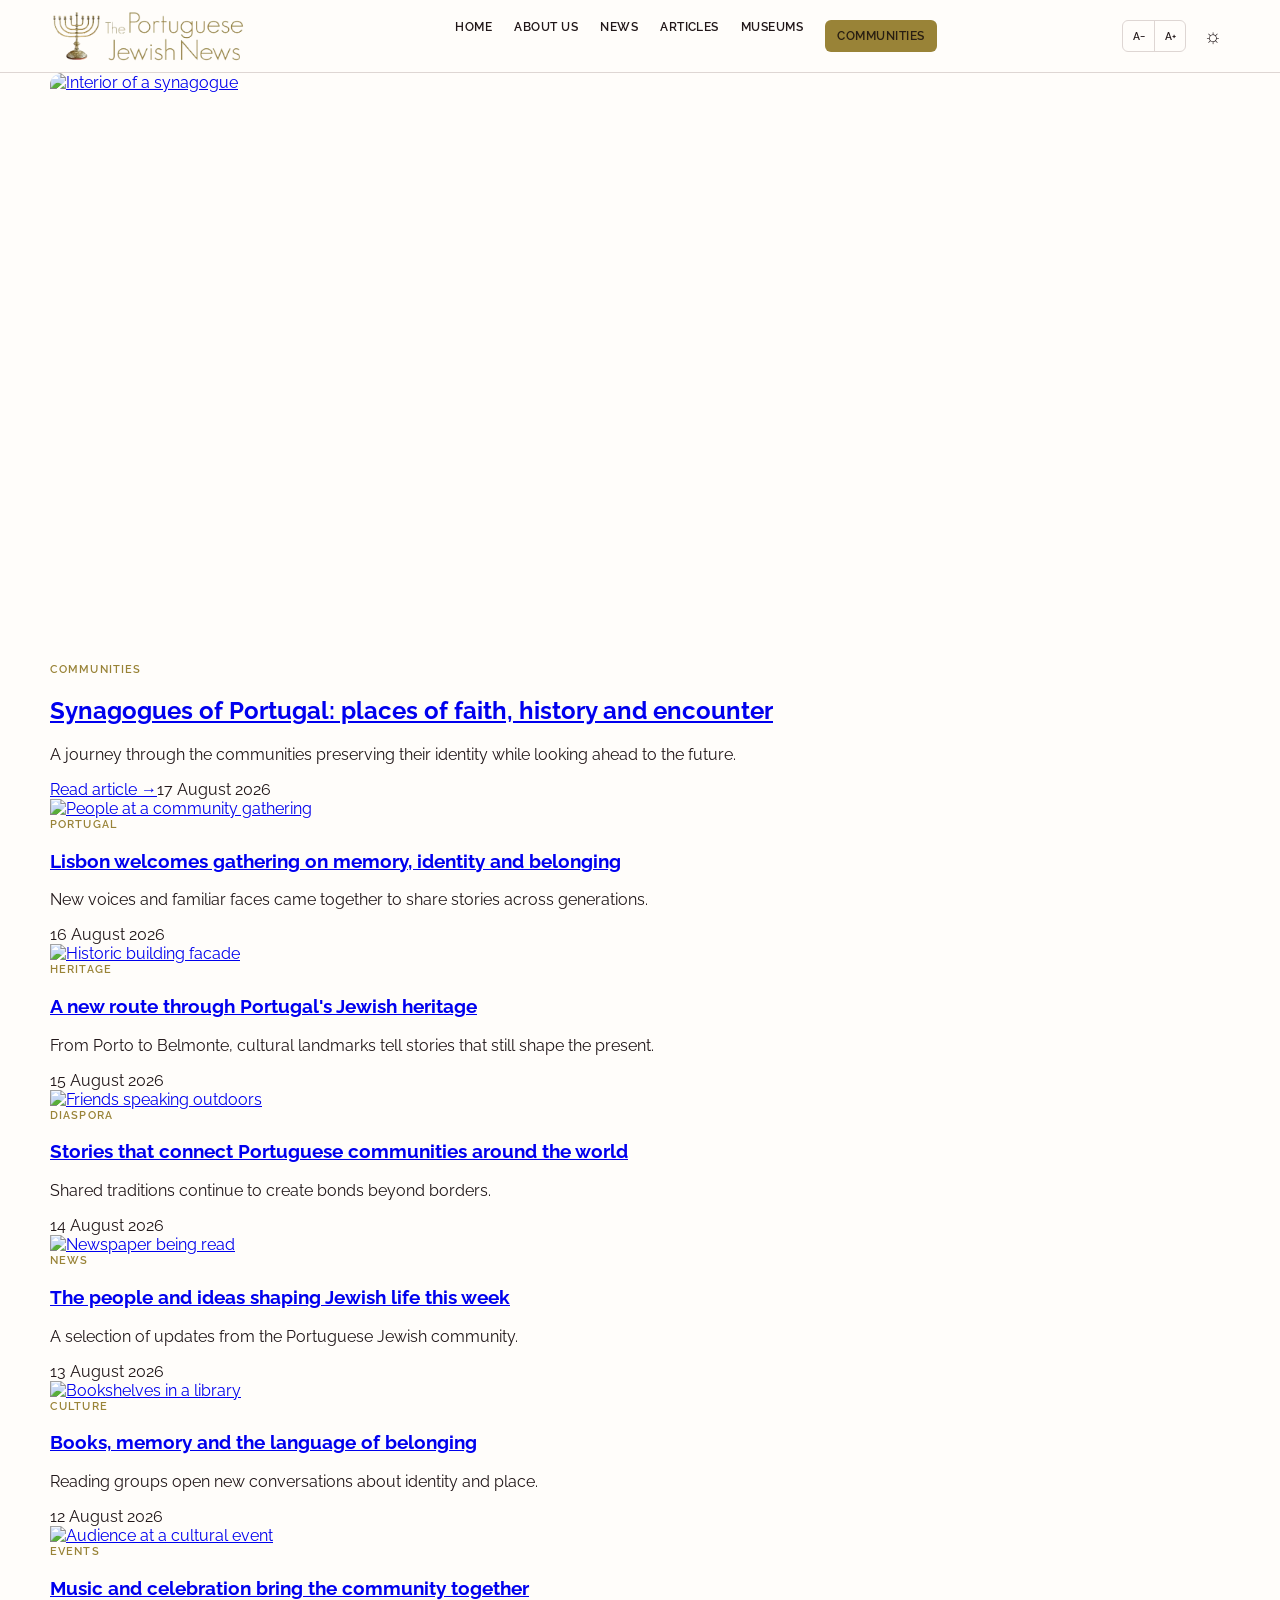
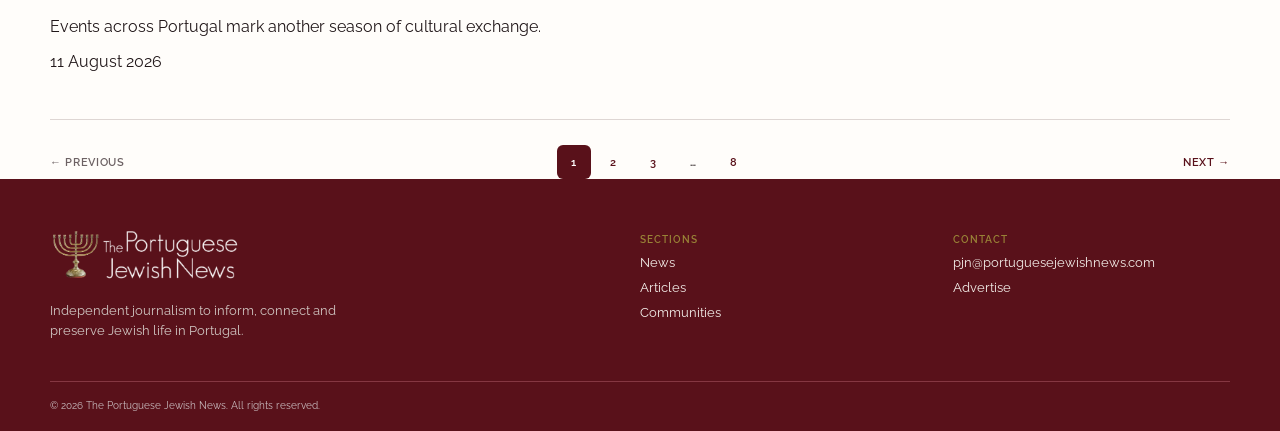
==== category.html @ bb400cde "Add category layout and responsive navigation" ====
<!doctype html>
<html lang="en">
<head>
  <meta charset="utf-8"><meta name="viewport" content="width=device-width,initial-scale=1">
  <title>Communities | The Portuguese Jewish News</title><meta name="description" content="Community news from The Portuguese Jewish News.">
  <link rel="icon" type="image/png" href="favicon.png"><link rel="stylesheet" href="single.css"><link rel="stylesheet" href="category.css"><link rel="stylesheet" href="category-pagination.css"><link rel="stylesheet" href="category-pagination-hover.css"><link rel="stylesheet" href="header-alignment.css"><link rel="stylesheet" href="header-consistency.css"><link rel="stylesheet" href="header-consistency-fix.css">
</head>
<body>
  <a class="skip-link" href="#content">Skip to content</a>
  <header class="site-header"><div class="shell header-main"><button class="menu-toggle" aria-expanded="false" aria-controls="mobile-menu" aria-label="Open menu"><i></i><i></i><i></i></button><a class="brand" href="index.html" aria-label="The Portuguese Jewish News — home"><img src="logo-light.png" alt="The Portuguese Jewish News"></a><nav class="nav" aria-label="Main navigation"><a href="index.html">Home</a><a href="category.html">About us</a><a href="category.html">News</a><a href="category.html">Articles</a><a href="category.html">Museums</a><a class="communities" href="category.html">Communities</a></nav><div class="header-actions"><div class="font-controls" role="group" aria-label="Text size"><button class="font-decrease" aria-label="Decrease text">A−</button><button class="font-increase" aria-label="Increase text">A+</button></div><button class="theme-toggle" aria-label="Switch to dark mode"><span class="sun">☼</span><span class="moon">☾</span></button></div></div><nav id="mobile-menu" class="mobile-menu" hidden><a href="index.html">Home</a><a href="category.html">About us</a><a href="category.html">News</a><a href="category.html">Articles</a><a href="category.html">Museums</a><a href="category.html">Communities</a></nav></header>
  <main id="content" class="shell category-page">
    <section class="category-lead"><a class="lead-image" href="single.html"><img src="https://images.unsplash.com/photo-1519817650390-64a93db51149?auto=format&fit=crop&w=1200&q=85" alt="Interior of a synagogue"></a><article><span class="kicker">COMMUNITIES</span><h2><a href="single.html">Synagogues of Portugal: places of faith, history and encounter</a></h2><p>A journey through the communities preserving their identity while looking ahead to the future.</p><a class="gold-button" href="single.html">Read article <span>→</span></a><time datetime="2026-08-17">17 August 2026</time></article></section>
    <section class="article-grid">
      <article><a href="single.html"><img src="https://images.unsplash.com/photo-1529070538774-1843cb3265df?auto=format&fit=crop&w=700&q=80" alt="People at a community gathering"></a><span class="kicker">PORTUGAL</span><h3><a href="single.html">Lisbon welcomes gathering on memory, identity and belonging</a></h3><p>New voices and familiar faces came together to share stories across generations.</p><time datetime="2026-08-16">16 August 2026</time></article>
      <article><a href="single.html"><img src="https://images.unsplash.com/photo-1542816417-0983c9c9ad53?auto=format&fit=crop&w=700&q=80" alt="Historic building facade"></a><span class="kicker">HERITAGE</span><h3><a href="single.html">A new route through Portugal's Jewish heritage</a></h3><p>From Porto to Belmonte, cultural landmarks tell stories that still shape the present.</p><time datetime="2026-08-15">15 August 2026</time></article>
      <article><a href="single.html"><img src="https://images.unsplash.com/photo-1511632765486-a01980e01a18?auto=format&fit=crop&w=700&q=80" alt="Friends speaking outdoors"></a><span class="kicker">DIASPORA</span><h3><a href="single.html">Stories that connect Portuguese communities around the world</a></h3><p>Shared traditions continue to create bonds beyond borders.</p><time datetime="2026-08-14">14 August 2026</time></article>
      <article><a href="single.html"><img src="https://images.unsplash.com/photo-1495020689067-958852a7765e?auto=format&fit=crop&w=700&q=80" alt="Newspaper being read"></a><span class="kicker">NEWS</span><h3><a href="single.html">The people and ideas shaping Jewish life this week</a></h3><p>A selection of updates from the Portuguese Jewish community.</p><time datetime="2026-08-13">13 August 2026</time></article>
      <article><a href="single.html"><img src="https://images.unsplash.com/photo-1507842217343-583bb7270b66?auto=format&fit=crop&w=700&q=80" alt="Bookshelves in a library"></a><span class="kicker">CULTURE</span><h3><a href="single.html">Books, memory and the language of belonging</a></h3><p>Reading groups open new conversations about identity and place.</p><time datetime="2026-08-12">12 August 2026</time></article>
      <article><a href="single.html"><img src="https://images.unsplash.com/photo-1492684223066-81342ee5ff30?auto=format&fit=crop&w=700&q=80" alt="Audience at a cultural event"></a><span class="kicker">EVENTS</span><h3><a href="single.html">Music and celebration bring the community together</a></h3><p>Events across Portugal mark another season of cultural exchange.</p><time datetime="2026-08-11">11 August 2026</time></article>
    </section>
    <nav class="pagination" aria-label="Pagination">
      <a class="pagination-prev is-disabled" href="#" aria-disabled="true">← Previous</a>
      <div class="pagination-pages"><a class="is-current" href="#" aria-current="page">1</a><a href="#">2</a><a href="#">3</a><span aria-hidden="true">…</span><a href="#">8</a></div>
      <a class="pagination-next" href="#">Next →</a>
    </nav>
  </main>
  <footer class="site-footer"><div class="shell footer-grid"><div><img src="logo-dark.png" alt="The Portuguese Jewish News" class="footer-logo"><p>Independent journalism to inform, connect and preserve Jewish life in Portugal.</p></div><div><h3>Sections</h3><a href="category.html">News</a><a href="category.html">Articles</a><a href="category.html">Communities</a></div><div><h3>Contact</h3><a href="mailto:pjn@portuguesejewishnews.com">pjn@portuguesejewishnews.com</a><a href="#">Advertise</a></div></div><div class="shell copyright">© 2026 The Portuguese Jewish News. All rights reserved.</div></footer>
  <script src="single.js"></script><script src="header-search.js"></script><script src="mobile-menu.js"></script>
</body>
</html>
---- single.css ----
@import url('https://fonts.googleapis.com/css2?family=Raleway:wght@400;500;600;700&family=Source+Serif+4:ital,wght@0,500;0,600;0,700;0,800;1,600&display=swap');
/* Coluna editorial mais ampla, com imagem e texto alinhados. */
.narrow,.lead-image{width:min(980px,calc(100% - 40px))!important;margin-left:auto!important;margin-right:auto!important}.lead-image img{width:100%!important}@media(max-width:560px){.narrow,.lead-image{width:min(100% - 30px,980px)!important}}
:root{--ink:#211719;--muted:#6d6264;--paper:#fffdfa;--soft:#f4f0ed;--line:#ded6d3;--gold:#998337;--burgundy:#59111A;--sans:Raleway,Arial,sans-serif;--serif:'Source Serif 4',Georgia,serif}*{box-sizing:border-box}html{scroll-behavior:smooth}body{margin:0;background:var(--paper);color:var(--ink);font-family:var(--sans);transition:.2s}.shell{width:min(1180px,calc(100% - 40px));margin:auto}.narrow{width:min(820px,calc(100% - 40px));margin:auto}.skip-link{position:absolute;left:-999px}.skip-link:focus{left:12px;top:12px;z-index:9;background:var(--gold);padding:10px;color:#20160f}.site-header{position:sticky;top:0;z-index:4;background:var(--paper);border-bottom:1px solid var(--line)}.header-main{height:72px;display:grid;grid-template-columns:220px 1fr auto;align-items:center;gap:20px}.brand img{width:205px;height:54px;object-fit:contain;object-position:left center;display:block}.nav{display:flex;justify-content:center;gap:22px}.nav a,.mobile-menu a{color:var(--ink);text-decoration:none;font:600 12px var(--sans);letter-spacing:.04em;text-transform:uppercase}.nav a{position:relative}.nav a:not(.communities)::after{content:'';position:absolute;left:0;right:0;bottom:-8px;height:1px;background:var(--gold);transform:scaleX(0);transition:.2s}.nav a:hover::after{transform:scaleX(1)}.communities{background:var(--gold);color:#281e12!important;padding:9px 12px;border-radius:6px}.header-actions{display:flex;align-items:center;gap:10px}.font-controls{display:flex;border:1px solid var(--line);border-radius:6px;overflow:hidden}.font-controls button{width:31px;height:30px;border:0;background:transparent;color:var(--ink);font:600 10px var(--sans);cursor:pointer}.font-controls button+button{border-left:1px solid var(--line)}.font-controls button:hover,.theme-toggle:hover{background:var(--soft);color:var(--gold)}.theme-toggle{width:34px;height:34px;border:0;border-radius:50%;background:transparent;color:var(--ink);display:grid;place-items:center;font-size:20px;cursor:pointer}.moon{display:none}.menu-toggle,.mobile-menu{display:none}.breadcrumb{display:flex;gap:9px;padding:22px 0;color:var(--muted);font-size:12px}.breadcrumb a{color:var(--muted);text-decoration:none}.breadcrumb a:hover{color:var(--gold)}.article-header{padding:46px 0 36px}.kicker{display:block;color:var(--gold);font:600 11px var(--sans);letter-spacing:.1em;margin-bottom:14px}.article-header h1{font:700 clamp(40px,5vw,67px)/1.01 var(--serif);letter-spacing:-.045em;margin:0}.standfirst{font:400 21px/1.45 var(--sans);color:var(--muted);margin:25px 0}.article-meta{display:flex;align-items:center;gap:10px;color:var(--muted);font-size:12px}.share{margin-left:auto;border:0;background:none;color:var(--burgundy);font:600 11px var(--sans);text-transform:uppercase;cursor:pointer}.lead-image img{display:block;width:100%;height:min(590px,55vw);object-fit:cover;border-radius:12px}.lead-image figcaption{margin-top:8px;color:var(--muted);font-size:11px}.article-layout{display:grid;grid-template-columns:88px 1fr;gap:35px;padding:52px 0 65px}.article-tools{border-top:2px solid var(--burgundy);padding-top:11px;display:flex;flex-direction:column;gap:9px;color:var(--muted);font-size:11px;text-transform:uppercase}.article-tools a{width:29px;height:29px;border:1px solid var(--line);border-radius:50%;display:grid;place-items:center;color:var(--burgundy);text-decoration:none;font-weight:700}.article-tools a:hover{color:var(--gold);border-color:var(--gold)}.article-body{font:400 19px/1.65 var(--sans)}.article-body p{margin:0 0 24px}.article-body .intro{font:600 24px/1.48 var(--serif);color:var(--ink)}blockquote{margin:35px 0;padding:22px 28px;border-left:4px solid var(--gold);background:var(--soft);font:600 27px/1.26 var(--serif)}.article-tags{display:flex;align-items:center;flex-wrap:wrap;gap:8px;border-top:1px solid var(--line);padding-top:22px;margin-top:45px;font-size:11px;text-transform:uppercase}.article-tags span{color:var(--muted);margin-right:4px}.article-tags a{background:var(--soft);border-radius:20px;color:var(--burgundy);padding:7px 10px;text-decoration:none}.article-tags a:hover{background:var(--gold);color:#21180f}.related{padding-bottom:75px}.section-heading{border-bottom:2px solid var(--burgundy);padding-bottom:12px;margin-bottom:22px;display:flex;justify-content:space-between;align-items:baseline}.section-heading h2{font:700 34px var(--serif);margin:0}.section-heading>a{font:600 11px var(--sans);color:var(--ink);text-decoration:none;text-transform:uppercase}.section-heading>a:hover{color:var(--gold)}.related-grid{display:grid;grid-template-columns:repeat(3,1fr);gap:26px}.related img{width:100%;height:175px;object-fit:cover;border-radius:10px;margin-bottom:13px}.related h3{font:700 25px/1.12 var(--serif);margin:0}.related h3 a{color:var(--ink);text-decoration:none}.related h3 a:hover{color:var(--burgundy);text-decoration:underline;text-decoration-color:var(--gold);text-underline-offset:5px}.site-footer{background:var(--burgundy);color:#f4efea;padding:45px 0 20px}.footer-grid{display:grid;grid-template-columns:2fr 1fr 1fr;gap:35px}.footer-logo{width:190px;height:60px;object-fit:contain;object-position:left center}.site-footer p{color:#d1c7c3;max-width:300px;font-size:13px;line-height:1.5}.site-footer h3{font:600 10px var(--sans);color:var(--gold);text-transform:uppercase;letter-spacing:.1em}.site-footer a{display:block;color:#f4efea;text-decoration:none;font-size:13px;margin:10px 0}.site-footer a:hover{color:var(--gold)}.copyright{border-top:1px solid #853742;margin-top:28px;padding-top:18px;color:#cabdc0;font-size:10px}@media(max-width:850px){.header-main{grid-template-columns:auto 1fr auto;height:62px}.brand img{width:155px;height:47px}.menu-toggle{display:block;width:38px;border:0;background:none;color:var(--ink)}.menu-toggle i{width:19px;height:1px;background:currentColor;display:block;margin:4px auto}.nav{display:none}.mobile-menu{background:var(--paper);border-top:1px solid var(--line);padding:10px 20px 18px}.mobile-menu a{display:block;padding:10px 0}.font-controls{display:none}.article-header{padding-top:33px}.article-layout{grid-template-columns:1fr}.article-tools{flex-direction:row;align-items:center}.article-tools span{margin-right:5px}.related-grid{grid-template-columns:1fr 1fr}.footer-grid{grid-template-columns:2fr 1fr}}@media(max-width:560px){.shell,.narrow{width:min(100% - 30px,820px)}.brand img{width:132px}.article-header h1{font-size:40px}.standfirst{font-size:18px}.article-meta{flex-wrap:wrap}.share{margin-left:0}.lead-image img{height:290px}.article-body{font-size:17px}.article-body .intro{font-size:22px}blockquote{font-size:24px;padding:20px}.related-grid{grid-template-columns:1fr}.related img{height:195px}.footer-grid{grid-template-columns:1fr 1fr}.footer-grid>div:first-child{grid-column:1/-1}}body.dark{--ink:#f1ebe6;--muted:#c3bab5;--paper:#1c1d1a;--soft:#292a26;--line:#4b4944}body.dark .moon{display:block}body.dark .sun{display:none}body.dark .site-header,body.dark .mobile-menu{background:var(--paper)}body.dark .article-tags a{background:#34332f;color:#e9cc78}body.font-large .article-header h1{font-size:clamp(47px,5.7vw,77px)}body.font-large .article-body{font-size:21px}body.font-small .article-header h1{font-size:clamp(34px,4.3vw,57px)}body.font-small .article-body{font-size:17px}
---- category-pagination.css ----
.pagination{display:flex;align-items:center;justify-content:space-between;gap:18px;margin:48px 0 0;padding-top:25px;border-top:1px solid var(--line);font:600 11px var(--sans);letter-spacing:.06em;text-transform:uppercase}.pagination a{color:var(--burgundy);text-decoration:none;transition:color .2s,background .2s,border-color .2s}.pagination-prev,.pagination-next{padding:10px 0}.pagination-pages{display:flex;align-items:center;gap:6px}.pagination-pages a,.pagination-pages span{display:grid;place-items:center;width:34px;height:34px}.pagination-pages a{border:1px solid transparent;border-radius:6px}.pagination-pages a:hover{border-color:var(--gold);background:var(--gold);color:#281e12}.pagination-pages .is-current{background:var(--burgundy);color:#fff}.pagination .is-disabled{color:var(--muted);pointer-events:none}.dark .pagination a{color:var(--gold)}.dark .pagination-pages .is-current{background:var(--gold);color:#281e12}.dark .pagination-pages a:hover{background:#e9cc78;color:#281e12}@media(max-width:560px){.pagination{margin-top:36px;gap:10px}.pagination-prev,.pagination-next{font-size:0}.pagination-prev::after{content:'←';font-size:18px}.pagination-next::after{content:'→';font-size:18px}.pagination-pages{gap:3px}}
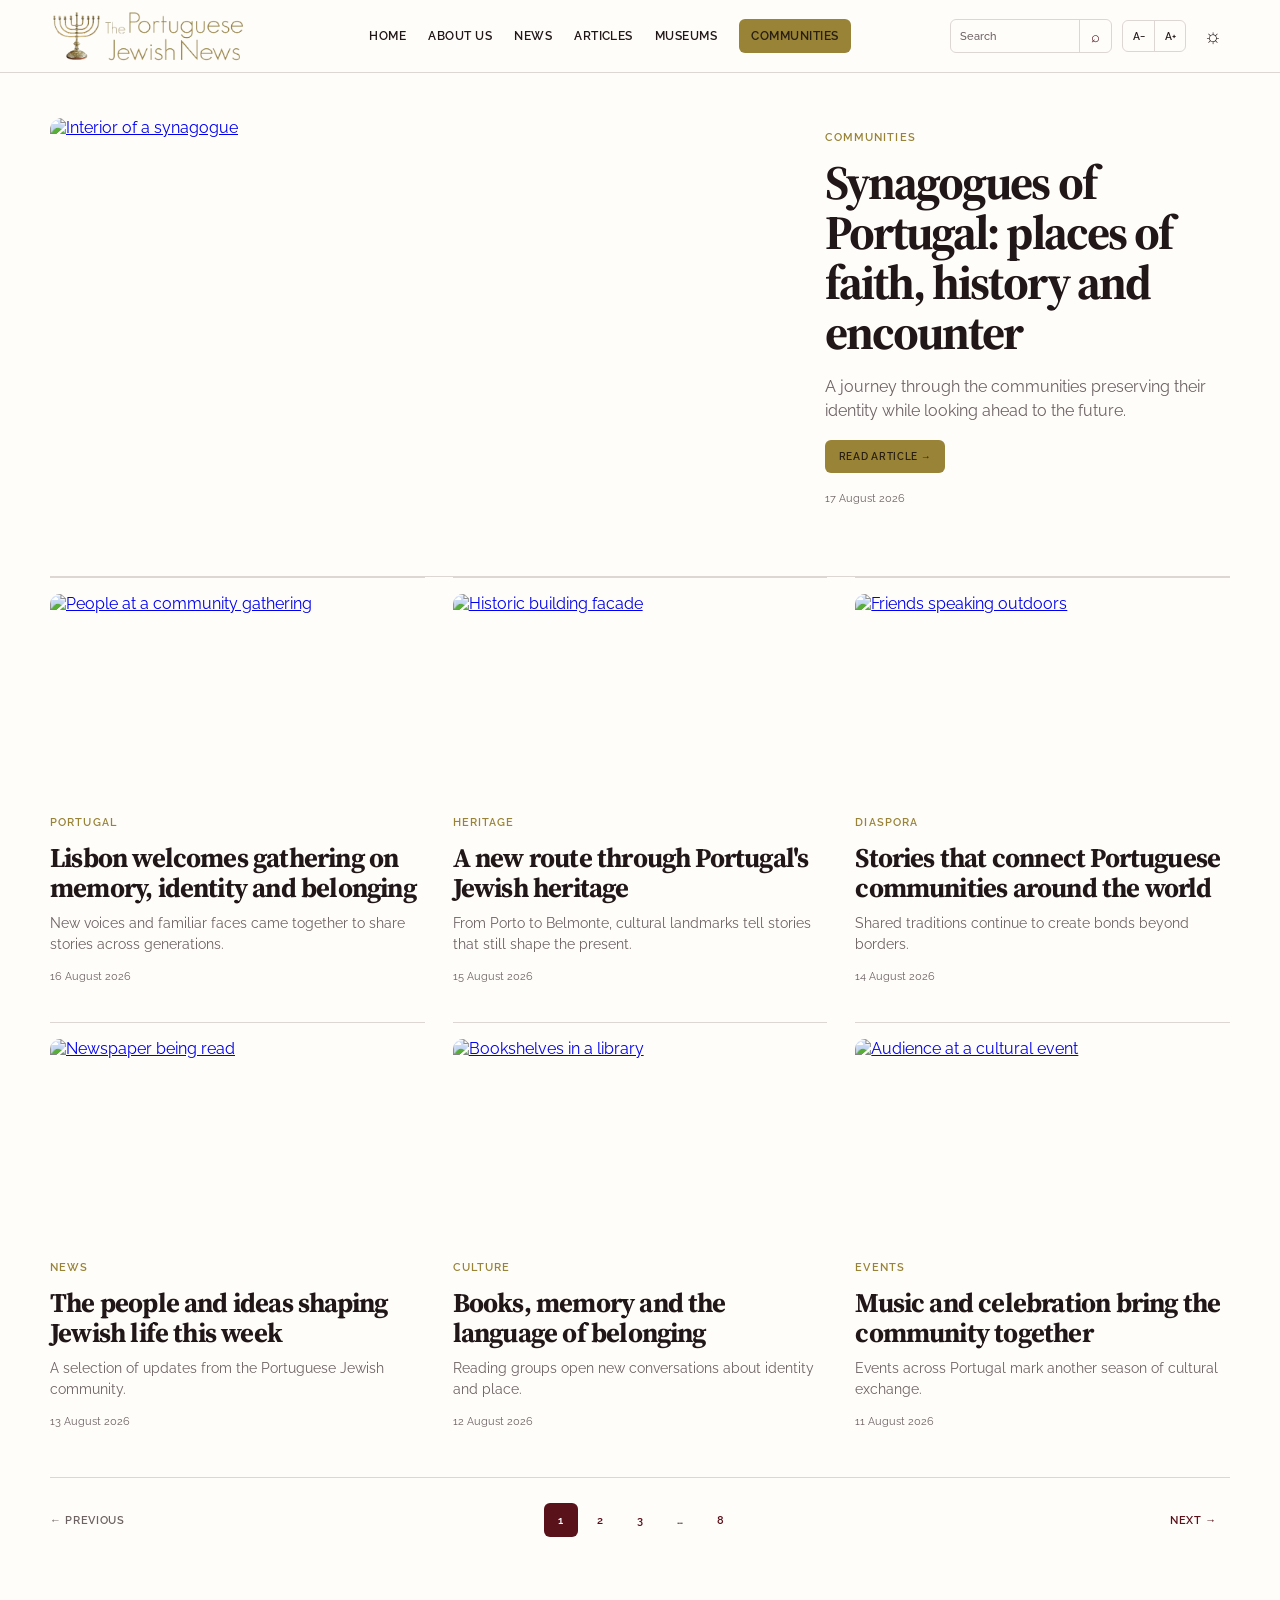
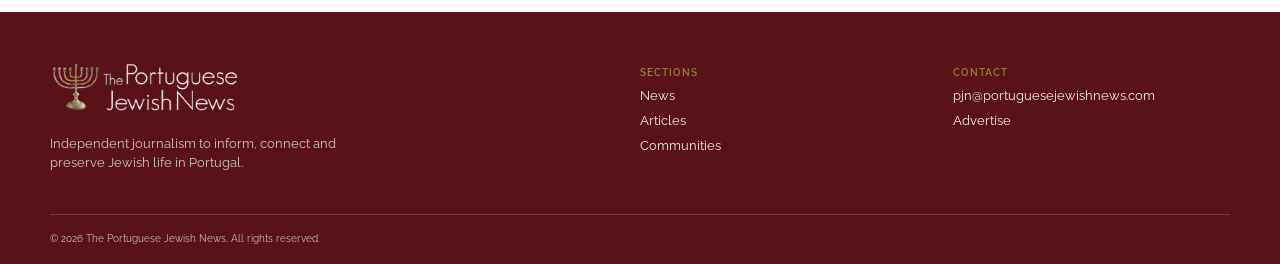
==== commit 84168943: "Refine category layout and footer credit" ====
--- a/category.html
+++ b/category.html
@@ -3,7 +3,7 @@
 <head>
   <meta charset="utf-8"><meta name="viewport" content="width=device-width,initial-scale=1">
   <title>Communities | The Portuguese Jewish News</title><meta name="description" content="Community news from The Portuguese Jewish News.">
-  <link rel="icon" type="image/png" href="favicon.png"><link rel="stylesheet" href="single.css"><link rel="stylesheet" href="category.css"><link rel="stylesheet" href="category-pagination.css"><link rel="stylesheet" href="category-pagination-hover.css"><link rel="stylesheet" href="header-alignment.css"><link rel="stylesheet" href="header-consistency.css"><link rel="stylesheet" href="header-consistency-fix.css">
+  <link rel="icon" type="image/png" href="favicon.png"><link rel="stylesheet" href="single.css"><link rel="stylesheet" href="category.css"><link rel="stylesheet" href="category-pagination.css"><link rel="stylesheet" href="category-pagination-hover.css"><link rel="stylesheet" href="header-alignment.css"><link rel="stylesheet" href="header-consistency.css"><link rel="stylesheet" href="header-consistency-fix.css"><link rel="stylesheet" href="category-text-cards.css"><link rel="stylesheet" href="category-no-images.css">
 </head>
 <body>
   <a class="skip-link" href="#content">Skip to content</a>
@@ -25,7 +25,7 @@
     </nav>
   </main>
   <footer class="site-footer"><div class="shell footer-grid"><div><img src="logo-dark.png" alt="The Portuguese Jewish News" class="footer-logo"><p>Independent journalism to inform, connect and preserve Jewish life in Portugal.</p></div><div><h3>Sections</h3><a href="category.html">News</a><a href="category.html">Articles</a><a href="category.html">Communities</a></div><div><h3>Contact</h3><a href="mailto:pjn@portuguesejewishnews.com">pjn@portuguesejewishnews.com</a><a href="#">Advertise</a></div></div><div class="shell copyright">© 2026 The Portuguese Jewish News. All rights reserved.</div></footer>
-  <script src="single.js"></script><script src="header-search.js"></script><script src="mobile-menu.js"></script>
+  <script src="single.js"></script><script src="header-search.js"></script><script src="mobile-menu.js"></script><script src="footer-credit.js"></script>
 </body>
 </html>
 
--- a/category.css
+++ b/category.css
@@ -0,0 +1,2 @@
+.category-page{padding-bottom:74px}.category-heading{padding:38px 0 25px;border-bottom:2px solid var(--burgundy)}.category-heading h1{font:700 clamp(48px,6vw,76px)/.95 var(--serif);letter-spacing:-.05em;margin:0}.category-heading p{max-width:570px;color:var(--muted);font-size:18px;line-height:1.45;margin:17px 0 0}.category-tabs{display:flex;gap:22px;padding:18px 0;border-bottom:1px solid var(--line);overflow:auto}.category-tabs a{flex:none;color:var(--muted);text-decoration:none;text-transform:uppercase;font:600 11px var(--sans);letter-spacing:.06em}.category-tabs a:hover,.category-tabs .active{color:var(--burgundy)}.category-tabs .active{border-bottom:2px solid var(--gold);padding-bottom:4px}.category-lead{display:grid;grid-template-columns:1.45fr .8fr;gap:40px;padding:45px 0 58px;border-bottom:1px solid var(--line)}.category-lead .lead-image{width:auto!important;margin:0!important}.category-lead img{display:block;width:100%;height:400px;object-fit:cover;border-radius:12px}.category-lead article{align-self:center}.category-lead h2{font:700 clamp(33px,4vw,48px)/1.04 var(--serif);letter-spacing:-.04em;margin:0}.category-lead h2 a,.article-grid h3 a{color:var(--ink);text-decoration:none}.category-lead h2 a:hover,.article-grid h3 a:hover{color:var(--burgundy);text-decoration:underline;text-decoration-color:var(--gold);text-underline-offset:6px}.category-lead p{color:var(--muted);font-size:16px;line-height:1.5;margin:17px 0}.gold-button{display:table;background:var(--gold);border-radius:6px;color:#281e12;padding:11px 14px;text-decoration:none;text-transform:uppercase;font:600 10px var(--sans);letter-spacing:.07em;transition:.2s}.gold-button:hover{background:#c6aa57;transform:translateY(-2px)}.category-lead time{display:block;margin-top:19px;color:var(--muted);font-size:11px}.list-heading{margin-top:45px}.list-heading span{color:var(--muted);font:600 11px var(--sans);text-transform:uppercase;letter-spacing:.06em}.article-grid{display:grid;grid-template-columns:repeat(3,1fr);gap:38px 28px}.article-grid article{border-top:1px solid var(--line);padding-top:16px}.article-grid img{display:block;width:100%;height:205px;object-fit:cover;border-radius:10px;margin-bottom:17px;transition:transform .3s}.article-grid article:hover img{transform:scale(1.015)}.article-grid h3{font:700 27px/1.1 var(--serif);letter-spacing:-.03em;margin:0}.article-grid p{color:var(--muted);font-size:14px;line-height:1.45;margin:11px 0}.article-grid time{color:var(--muted);font-size:11px}.load-more{display:block;margin:53px auto 0;background:transparent;border:1px solid var(--gold);border-radius:6px;color:var(--burgundy);padding:12px 18px;font:600 11px var(--sans);text-transform:uppercase;letter-spacing:.06em;cursor:pointer}.load-more:hover{background:var(--gold);color:#281e12}.dark .category-lead h2 a:hover,.dark .article-grid h3 a:hover{color:#e9cc78}@media(max-width:850px){.category-lead{grid-template-columns:1fr 1fr;gap:25px}.category-lead img{height:340px}.article-grid{grid-template-columns:repeat(2,1fr)}}@media(max-width:560px){.category-heading{padding-top:25px}.category-lead{grid-template-columns:1fr;padding:30px 0 42px}.category-lead img{height:285px}.article-grid{grid-template-columns:1fr;gap:28px}.article-grid img{height:225px}.category-tabs{gap:17px}.category-heading p{font-size:16px}}
+
--- a/category-pagination-hover.css
+++ b/category-pagination-hover.css
@@ -0,0 +1,2 @@
+.pagination-prev:not(.is-disabled),.pagination-next{border:1px solid transparent;border-radius:6px;padding:10px 12px}.pagination-prev:not(.is-disabled):hover,.pagination-next:hover{background:var(--gold);border-color:var(--gold);color:#281e12}.dark .pagination-prev:not(.is-disabled):hover,.dark .pagination-next:hover{background:#e9cc78;border-color:#e9cc78;color:#281e12}
+
--- a/header-alignment.css
+++ b/header-alignment.css
@@ -0,0 +1,2 @@
+.nav{align-items:center}.nav .communities{display:inline-flex;align-items:center;justify-content:center;line-height:1.2}
+
--- a/header-consistency.css
+++ b/header-consistency.css
@@ -0,0 +1,2 @@
+.site-header .header-main{align-items:center}.site-header .nav{align-items:center}.site-header .nav a{color:var(--ink);font:600 12px var(--sans);letter-spacing:.04em;text-transform:uppercase;line-height:1.2}.site-header .nav .communities{display:inline-flex;align-items:center;justify-content:center;min-height:34px;padding:9px 12px;background:var(--gold);border-radius:6px;color:#281e12!important}.site-header .header-actions{align-items:center}.site-header .theme-toggle,.site-header .icon-button{display:grid;place-items:center}.dark .site-header .nav .communities{color:#281e12!important}
+
--- a/header-consistency-fix.css
+++ b/header-consistency-fix.css
@@ -0,0 +1,2 @@
+.site-header .menu-toggle{display:none}@media(max-width:850px){.site-header .menu-toggle{display:grid}}
+
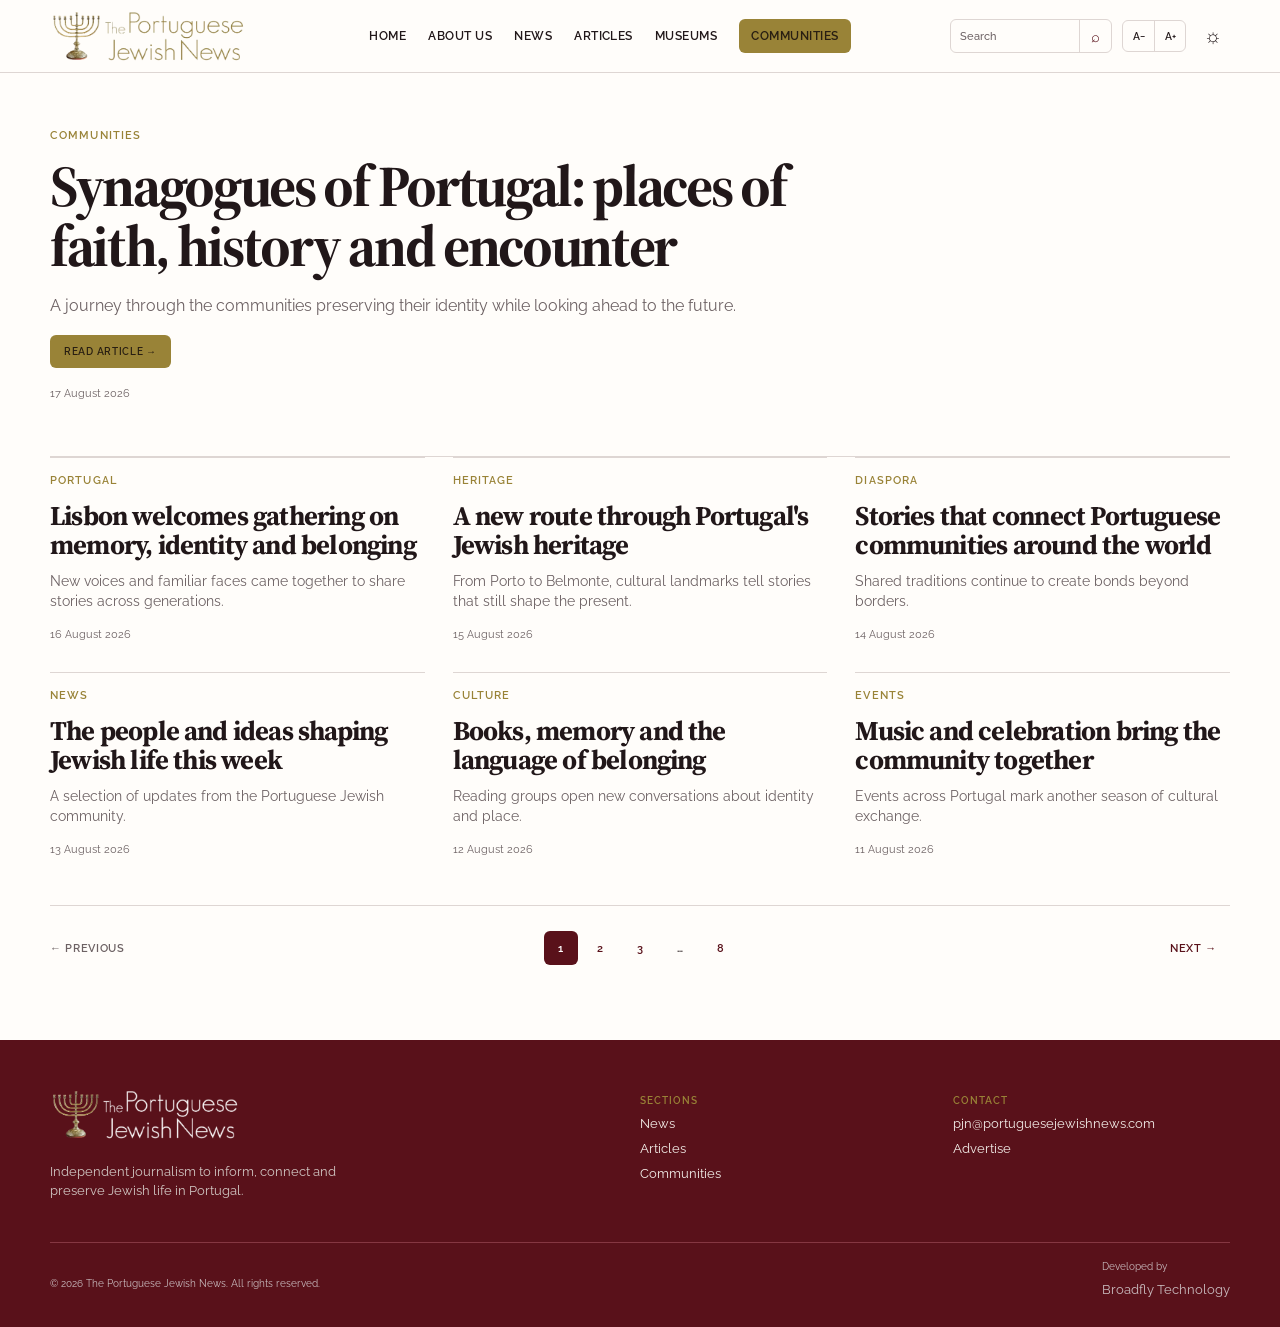
==== commit 139f1cd7: "Link navigation to About us page" ====
--- a/category.html
+++ b/category.html
@@ -25,7 +25,7 @@
     </nav>
   </main>
   <footer class="site-footer"><div class="shell footer-grid"><div><img src="logo-dark.png" alt="The Portuguese Jewish News" class="footer-logo"><p>Independent journalism to inform, connect and preserve Jewish life in Portugal.</p></div><div><h3>Sections</h3><a href="category.html">News</a><a href="category.html">Articles</a><a href="category.html">Communities</a></div><div><h3>Contact</h3><a href="mailto:pjn@portuguesejewishnews.com">pjn@portuguesejewishnews.com</a><a href="#">Advertise</a></div></div><div class="shell copyright">© 2026 The Portuguese Jewish News. All rights reserved.</div></footer>
-  <script src="single.js"></script><script src="header-search.js"></script><script src="mobile-menu.js"></script><script src="footer-credit.js"></script>
+  <script src="single.js"></script><script src="header-search.js"></script><script src="mobile-menu.js"></script><script src="footer-credit.js"></script><script src="navigation-fix.js"></script>
 </body>
 </html>
 
--- a/category-text-cards.css
+++ b/category-text-cards.css
@@ -0,0 +1,2 @@
+.article-grid>article>a:first-child{display:none}.article-grid{gap:30px 28px}.article-grid article{min-height:175px}
+
--- a/category-no-images.css
+++ b/category-no-images.css
@@ -0,0 +1,2 @@
+.category-lead{grid-template-columns:1fr;padding:56px 0}.category-lead .lead-image{display:none}.category-lead article{max-width:760px}.category-lead h2{font-size:clamp(40px,5vw,58px)}
+
